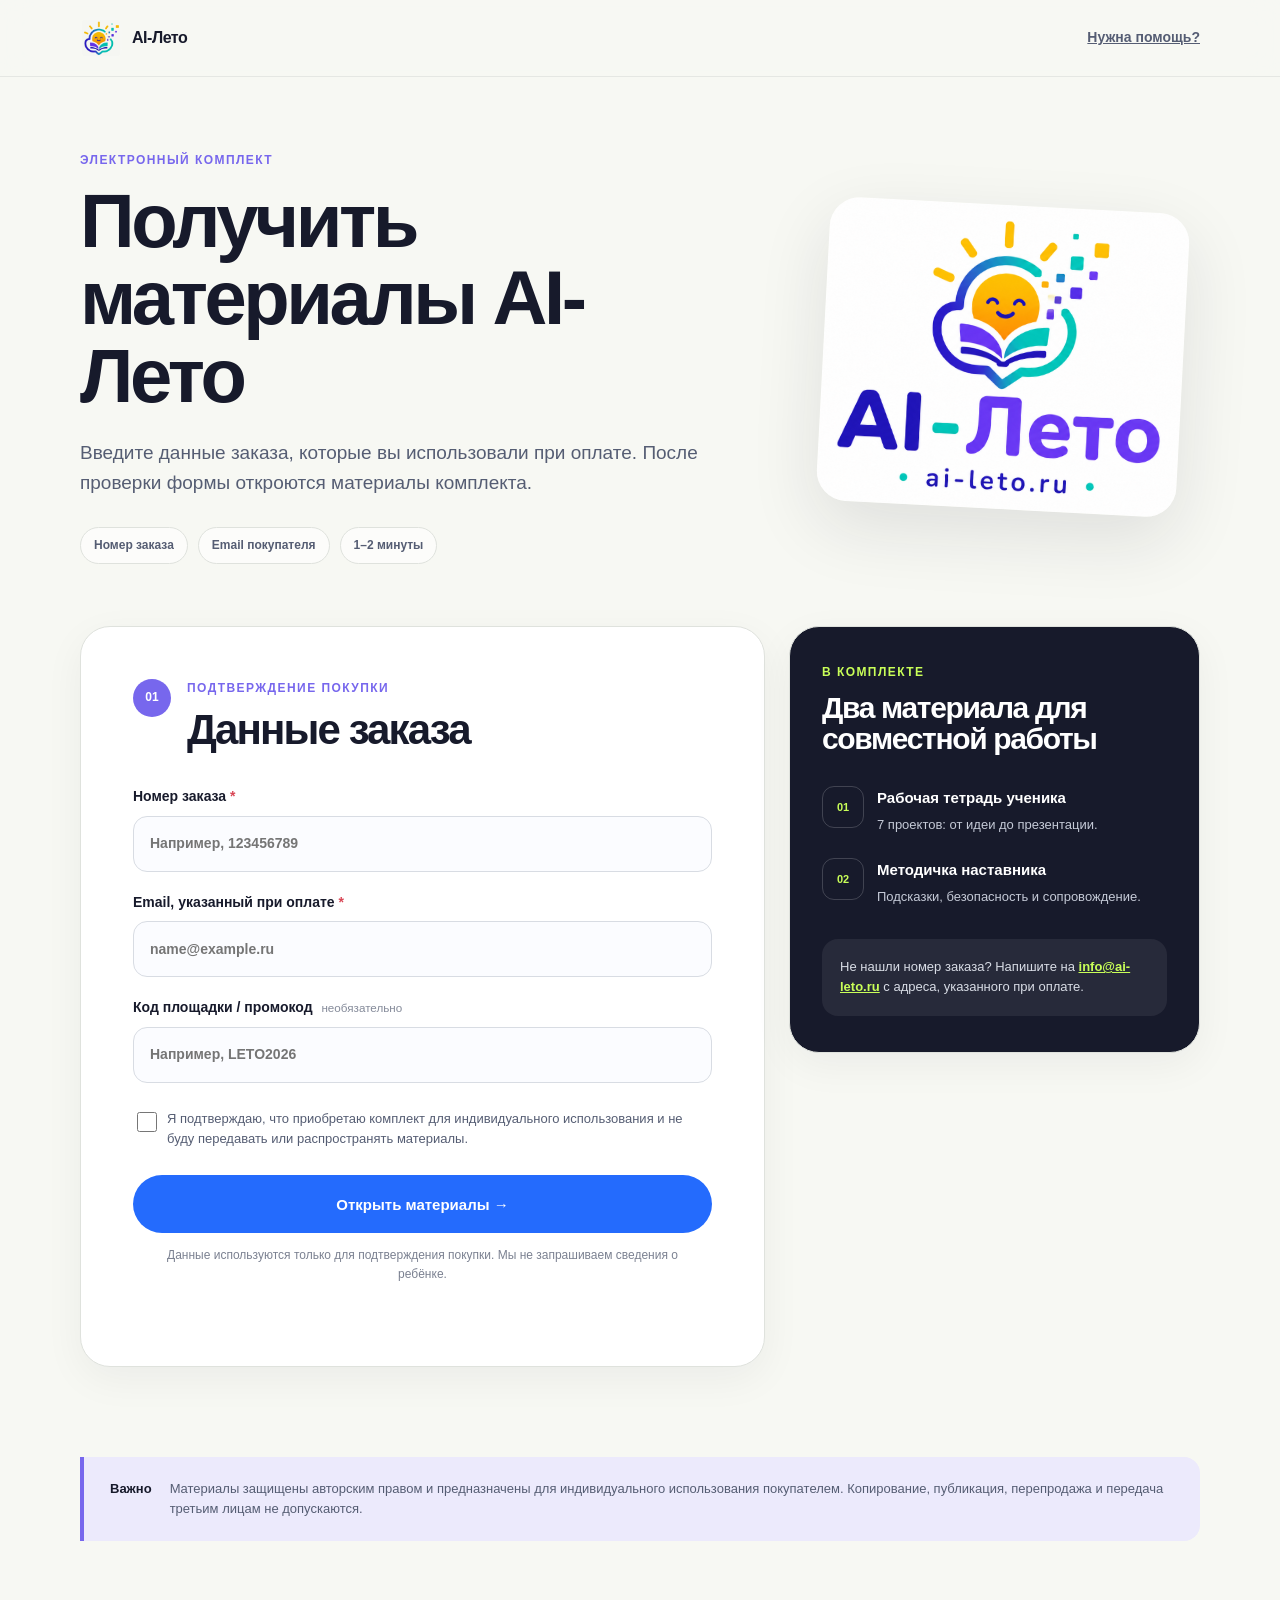
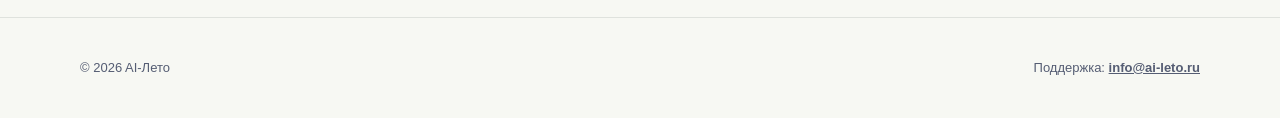
==== access/index.html @ f7085494 "Add Plati payment and access downloads" ====
<!doctype html>
<html lang="ru">
<head>
  <meta charset="utf-8">
  <meta name="viewport" content="width=device-width, initial-scale=1">
  <meta name="robots" content="noindex,nofollow">
  <meta name="description" content="Страница получения электронного комплекта AI-Лето после оплаты.">
  <title>Получить комплект — AI-Лето</title>
  <link rel="icon" href="../assets/favicon.svg" type="image/svg+xml">
  <link rel="stylesheet" href="access.css">
</head>
<body>
  <a class="skip-link" href="#access-form">Перейти к форме</a>

  <header class="access-header">
    <div class="shell header-inner">
      <a class="brand" href="https://ai-leto.ru" aria-label="AI-Лето — главная">
        <img src="../assets/ai-leto-mark.png" alt="" width="42" height="42">
        <span>AI-Лето</span>
      </a>
      <a class="support-link" href="mailto:info@ai-leto.ru">Нужна помощь?</a>
    </div>
  </header>

  <main>
    <section class="hero shell" aria-labelledby="page-title">
      <div class="hero-copy">
        <p class="eyebrow">Электронный комплект</p>
        <h1 id="page-title">Получить материалы AI-Лето</h1>
        <p class="lead">Введите данные заказа, которые вы использовали при оплате. После проверки формы откроются материалы комплекта.</p>
        <div class="trust-row" aria-label="Что понадобится">
          <span>Номер заказа</span>
          <span>Email покупателя</span>
          <span>1–2 минуты</span>
        </div>
      </div>
      <div class="hero-art" aria-hidden="true">
        <img src="../assets/ai-leto-emblem.png" alt="">
      </div>
    </section>

    <section class="access-section shell" aria-labelledby="form-title">
      <div class="form-card">
        <div class="card-heading">
          <span class="step">01</span>
          <div>
            <p class="eyebrow">Подтверждение покупки</p>
            <h2 id="form-title">Данные заказа</h2>
          </div>
        </div>

        <form id="access-form" novalidate>
          <label class="field">
            <span>Номер заказа <b aria-hidden="true">*</b></span>
            <input name="orderId" type="text" inputmode="numeric" autocomplete="off" required placeholder="Например, 123456789">
          </label>

          <label class="field">
            <span>Email, указанный при оплате <b aria-hidden="true">*</b></span>
            <input name="email" type="email" autocomplete="email" required placeholder="name@example.ru">
          </label>

          <label class="field">
            <span>Код площадки / промокод <small>необязательно</small></span>
            <input name="partnerCode" type="text" autocomplete="off" placeholder="Например, LETO2026">
          </label>

          <label class="consent">
            <input name="personalUse" type="checkbox" required>
            <span>Я подтверждаю, что приобретаю комплект для индивидуального использования и не буду передавать или распространять материалы.</span>
          </label>

          <button class="primary-button" type="submit">Открыть материалы <span aria-hidden="true">→</span></button>
          <p class="form-note">Данные используются только для подтверждения покупки. Мы не запрашиваем сведения о ребёнке.</p>
          <p class="form-status" id="form-status" role="status" aria-live="polite"></p>
        </form>
      </div>

      <aside class="info-card" aria-label="Состав комплекта">
        <p class="eyebrow">В комплекте</p>
        <h2>Два материала для совместной работы</h2>
        <ul>
          <li><span>01</span><div><strong>Рабочая тетрадь ученика</strong><p>7 проектов: от идеи до презентации.</p></div></li>
          <li><span>02</span><div><strong>Методичка наставника</strong><p>Подсказки, безопасность и сопровождение.</p></div></li>
        </ul>
        <p class="support-box">Не нашли номер заказа? Напишите на <a href="mailto:info@ai-leto.ru">info@ai-leto.ru</a> с адреса, указанного при оплате.</p>
      </aside>
    </section>

    <section class="downloads shell" id="downloads" hidden aria-labelledby="downloads-title">
      <div class="success-mark" aria-hidden="true">✓</div>
      <p class="eyebrow">Покупка подтверждена</p>
      <h2 id="downloads-title">Материалы готовы</h2>
      <p>Сохраните оба документа на своё устройство. Ссылки предназначены только для покупателя.</p>
      <div class="download-grid">
        <a class="download-card" id="workbook-download" aria-disabled="true">
          <span class="file-type">PDF</span>
          <span><strong>Рабочая тетрадь ученика</strong><small>Скачать материал</small></span>
          <b aria-hidden="true">↓</b>
        </a>
        <a class="download-card" id="guide-download" aria-disabled="true">
          <span class="file-type">PDF</span>
          <span><strong>Методичка наставника</strong><small>Скачать материал</small></span>
          <b aria-hidden="true">↓</b>
        </a>
      </div>
      <p class="download-status" id="download-status" role="status"></p>
    </section>

    <section class="legal-note shell" aria-label="Условия использования">
      <strong>Важно</strong>
      <p>Материалы защищены авторским правом и предназначены для индивидуального использования покупателем. Копирование, публикация, перепродажа и передача третьим лицам не допускаются.</p>
    </section>
  </main>

  <footer class="access-footer">
    <div class="shell">
      <p>© 2026 AI-Лето</p>
      <p>Поддержка: <a href="mailto:info@ai-leto.ru">info@ai-leto.ru</a></p>
    </div>
  </footer>

  <script src="access.js" defer></script>
</body>
</html>
---- access/access.css ----
:root {
  --ink: #171a2b;
  --soft: #555d73;
  --paper: #f7f8f3;
  --white: #fff;
  --blue: #246bfd;
  --violet: #7767ed;
  --lime: #c9ff58;
  --line: #dfe2dd;
  --shadow: 0 24px 70px rgba(23, 26, 43, .11);
}

* { box-sizing: border-box; }
html { scroll-behavior: smooth; }
body { margin: 0; min-width: 320px; color: var(--ink); background: var(--paper); font: 16px/1.55 "Segoe UI", Arial, sans-serif; -webkit-font-smoothing: antialiased; }
a { color: inherit; }
.shell { width: min(calc(100% - 40px), 1120px); margin-inline: auto; }
.skip-link { position: fixed; z-index: 10; top: 12px; left: 12px; padding: 10px 15px; color: #fff; background: var(--ink); border-radius: 10px; transform: translateY(-160%); }
.skip-link:focus { transform: translateY(0); }
:focus-visible { outline: 3px solid var(--blue); outline-offset: 3px; }

.access-header { border-bottom: 1px solid rgba(23,26,43,.08); background: rgba(247,248,243,.9); backdrop-filter: blur(16px); }
.header-inner { min-height: 76px; display: flex; align-items: center; justify-content: space-between; }
.brand { display: inline-flex; align-items: center; gap: 10px; color: var(--ink); text-decoration: none; font-weight: 850; letter-spacing: -.03em; }
.brand img { width: 42px; height: 42px; border-radius: 11px; object-fit: contain; mix-blend-mode: multiply; }
.support-link { color: var(--soft); font-size: 14px; font-weight: 700; }

.hero { min-height: 430px; display: grid; grid-template-columns: 1.25fr .75fr; gap: 70px; align-items: center; padding-block: 74px 62px; }
.eyebrow { margin: 0 0 12px; color: var(--violet); font-size: 12px; font-weight: 850; letter-spacing: .12em; text-transform: uppercase; }
h1, h2 { margin: 0; letter-spacing: -.045em; line-height: 1.02; }
h1 { max-width: 700px; font-size: clamp(42px, 6vw, 76px); }
h2 { font-size: clamp(28px, 3.3vw, 42px); }
.lead { max-width: 650px; margin: 24px 0 0; color: var(--soft); font-size: 19px; }
.trust-row { display: flex; flex-wrap: wrap; gap: 10px; margin-top: 30px; }
.trust-row span { padding: 8px 13px; border: 1px solid var(--line); border-radius: 999px; background: rgba(255,255,255,.65); color: var(--soft); font-size: 12px; font-weight: 700; }
.hero-art { display: grid; place-items: center; }
.hero-art img { width: min(100%, 360px); height: auto; object-fit: contain; border-radius: 30px; box-shadow: var(--shadow); transform: rotate(3deg); }

.access-section { display: grid; grid-template-columns: minmax(0, 1.25fr) minmax(300px, .75fr); gap: 24px; padding-bottom: 90px; }
.form-card, .info-card, .downloads { border: 1px solid var(--line); border-radius: 30px; background: var(--white); box-shadow: 0 12px 40px rgba(23,26,43,.05); }
.form-card { padding: clamp(28px, 5vw, 52px); }
.card-heading { display: flex; gap: 16px; align-items: flex-start; margin-bottom: 34px; }
.step { display: grid; flex: 0 0 38px; height: 38px; place-items: center; border-radius: 50%; color: #fff; background: var(--violet); font-size: 12px; font-weight: 850; }
.field { display: grid; gap: 8px; margin-bottom: 20px; color: var(--ink); font-size: 14px; font-weight: 750; }
.field b { color: #d94655; }
.field small { margin-left: 5px; color: #848a99; font-weight: 500; }
.field input { width: 100%; min-height: 56px; border: 1px solid #d8dce3; border-radius: 14px; padding: 0 16px; color: var(--ink); background: #fbfcff; font: inherit; transition: border-color .18s, box-shadow .18s; }
.field input:focus { border-color: var(--blue); box-shadow: 0 0 0 4px rgba(36,107,253,.1); outline: 0; }
.field input.user-invalid { border-color: #d94655; }
.consent { display: grid; grid-template-columns: 22px 1fr; gap: 12px; align-items: start; margin: 26px 0; color: var(--soft); font-size: 13px; }
.consent input { width: 20px; height: 20px; accent-color: var(--blue); }
.primary-button { width: 100%; min-height: 58px; border: 0; border-radius: 999px; padding: 0 24px; color: #fff; background: var(--blue); font: 800 15px/1 "Segoe UI", Arial, sans-serif; cursor: pointer; transition: transform .18s, box-shadow .18s; }
.primary-button:hover { transform: translateY(-2px); box-shadow: 0 12px 26px rgba(36,107,253,.25); }
.primary-button:disabled { opacity: .6; cursor: wait; }
.form-note, .form-status { color: #7b8191; font-size: 12px; }
.form-note { margin: 13px 10px 0; text-align: center; }
.form-status { min-height: 19px; margin: 11px 0 0; color: #b42332; text-align: center; }

.info-card { align-self: start; padding: 36px 32px; background: var(--ink); color: #fff; }
.info-card .eyebrow { color: var(--lime); }
.info-card h2 { font-size: 30px; }
.info-card ul { display: grid; gap: 23px; margin: 32px 0; padding: 0; list-style: none; }
.info-card li { display: grid; grid-template-columns: 42px 1fr; gap: 13px; }
.info-card li > span { display: grid; width: 42px; height: 42px; place-items: center; border: 1px solid rgba(255,255,255,.18); border-radius: 12px; color: var(--lime); font-size: 11px; font-weight: 800; }
.info-card strong { font-size: 15px; }
.info-card li p { margin: 4px 0 0; color: #c5cad7; font-size: 13px; }
.support-box { margin: 0; padding: 18px; border-radius: 16px; color: #d8dce5; background: rgba(255,255,255,.07); font-size: 13px; }
.support-box a { color: var(--lime); font-weight: 800; }

.downloads { margin-bottom: 28px; padding: clamp(30px, 6vw, 58px); text-align: center; }
.downloads[hidden] { display: none; }
.success-mark { display: grid; width: 52px; height: 52px; place-items: center; margin: 0 auto 17px; border-radius: 50%; color: var(--ink); background: var(--lime); font-size: 23px; font-weight: 900; }
.downloads > p:not(.eyebrow):not(.download-status) { max-width: 620px; margin: 16px auto 0; color: var(--soft); }
.download-grid { display: grid; grid-template-columns: repeat(2, 1fr); gap: 16px; margin-top: 32px; text-align: left; }
.download-card { display: grid; grid-template-columns: 48px 1fr auto; gap: 14px; align-items: center; min-height: 92px; border: 1px solid var(--line); border-radius: 18px; padding: 17px; color: var(--ink); background: #fafbff; text-decoration: none; }
.download-card:not([aria-disabled="true"]):hover { border-color: var(--violet); }
.download-card[aria-disabled="true"] { opacity: .52; cursor: not-allowed; }
.file-type { display: grid; width: 48px; height: 48px; place-items: center; border-radius: 13px; color: #fff; background: var(--violet); font-size: 10px; font-weight: 850; }
.download-card span:nth-child(2) { display: grid; }
.download-card small { margin-top: 4px; color: var(--soft); }
.download-status { margin: 17px 0 0; color: #8a5a00; font-size: 13px; }

.legal-note { display: grid; grid-template-columns: auto 1fr; gap: 18px; margin-bottom: 76px; padding: 22px 26px; border-left: 4px solid var(--violet); color: var(--soft); background: #eceafc; border-radius: 0 16px 16px 0; font-size: 13px; }
.legal-note strong { color: var(--ink); }
.legal-note p { margin: 0; }
.access-footer { border-top: 1px solid var(--line); }
.access-footer .shell { min-height: 100px; display: flex; justify-content: space-between; align-items: center; gap: 18px; color: var(--soft); font-size: 13px; }
.access-footer a { font-weight: 750; }

@media (max-width: 820px) {
  .hero { grid-template-columns: 1fr; min-height: 0; gap: 35px; padding-top: 54px; }
  .hero-art { display: none; }
  .access-section { grid-template-columns: 1fr; }
  .info-card { order: -1; }
}

@media (max-width: 560px) {
  .shell { width: min(calc(100% - 24px), 1120px); }
  .support-link { font-size: 12px; }
  .hero { padding-block: 44px; }
  h1 { font-size: 42px; }
  .form-card, .info-card, .downloads { border-radius: 22px; }
  .card-heading { align-items: center; }
  .download-grid { grid-template-columns: 1fr; }
  .legal-note { grid-template-columns: 1fr; }
  .access-footer .shell { align-items: flex-start; flex-direction: column; justify-content: center; }
}
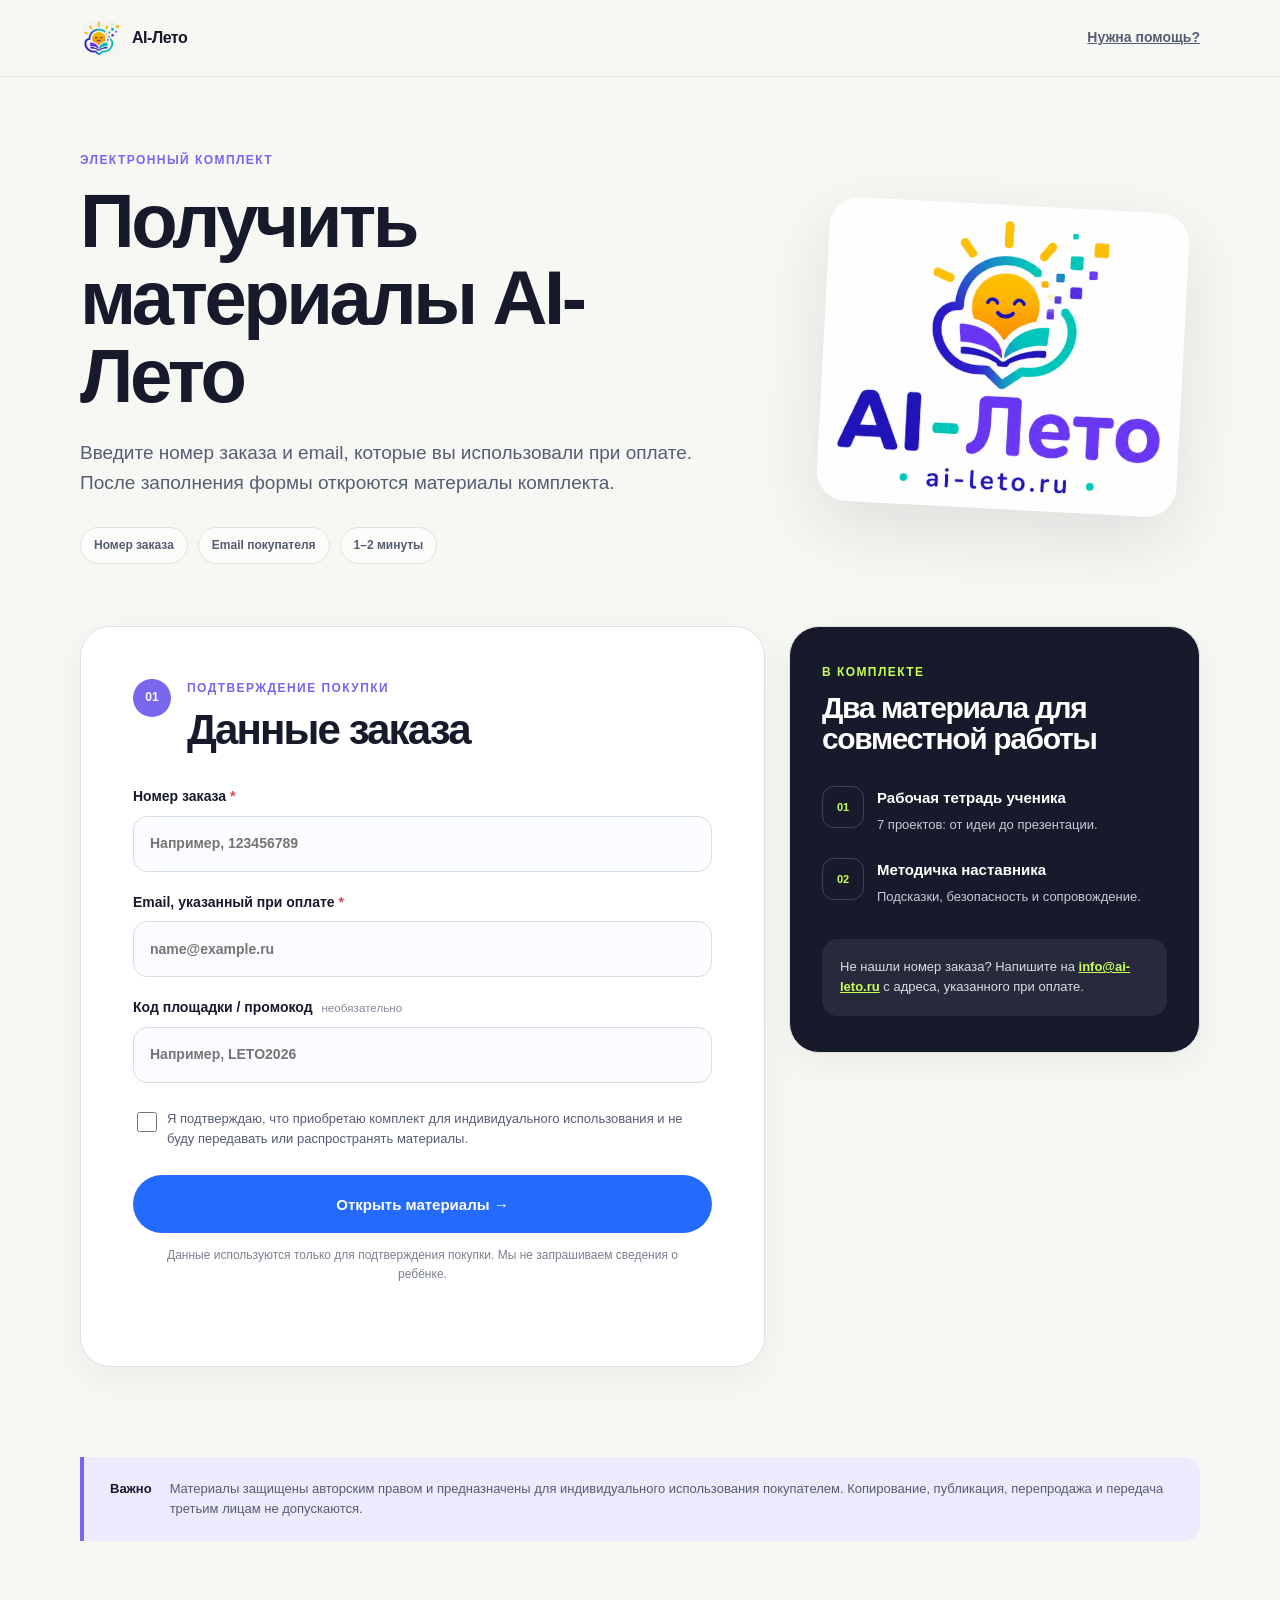
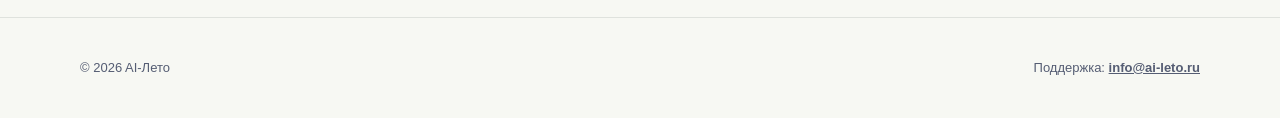
==== commit 4a1f29bc: "Polish launch payment flow" ====
--- a/access/index.html
+++ b/access/index.html
@@ -27,7 +27,7 @@
       <div class="hero-copy">
         <p class="eyebrow">Электронный комплект</p>
         <h1 id="page-title">Получить материалы AI-Лето</h1>
-        <p class="lead">Введите данные заказа, которые вы использовали при оплате. После проверки формы откроются материалы комплекта.</p>
+        <p class="lead">Введите номер заказа и email, которые вы использовали при оплате. После заполнения формы откроются материалы комплекта.</p>
         <div class="trust-row" aria-label="Что понадобится">
           <span>Номер заказа</span>
           <span>Email покупателя</span>
